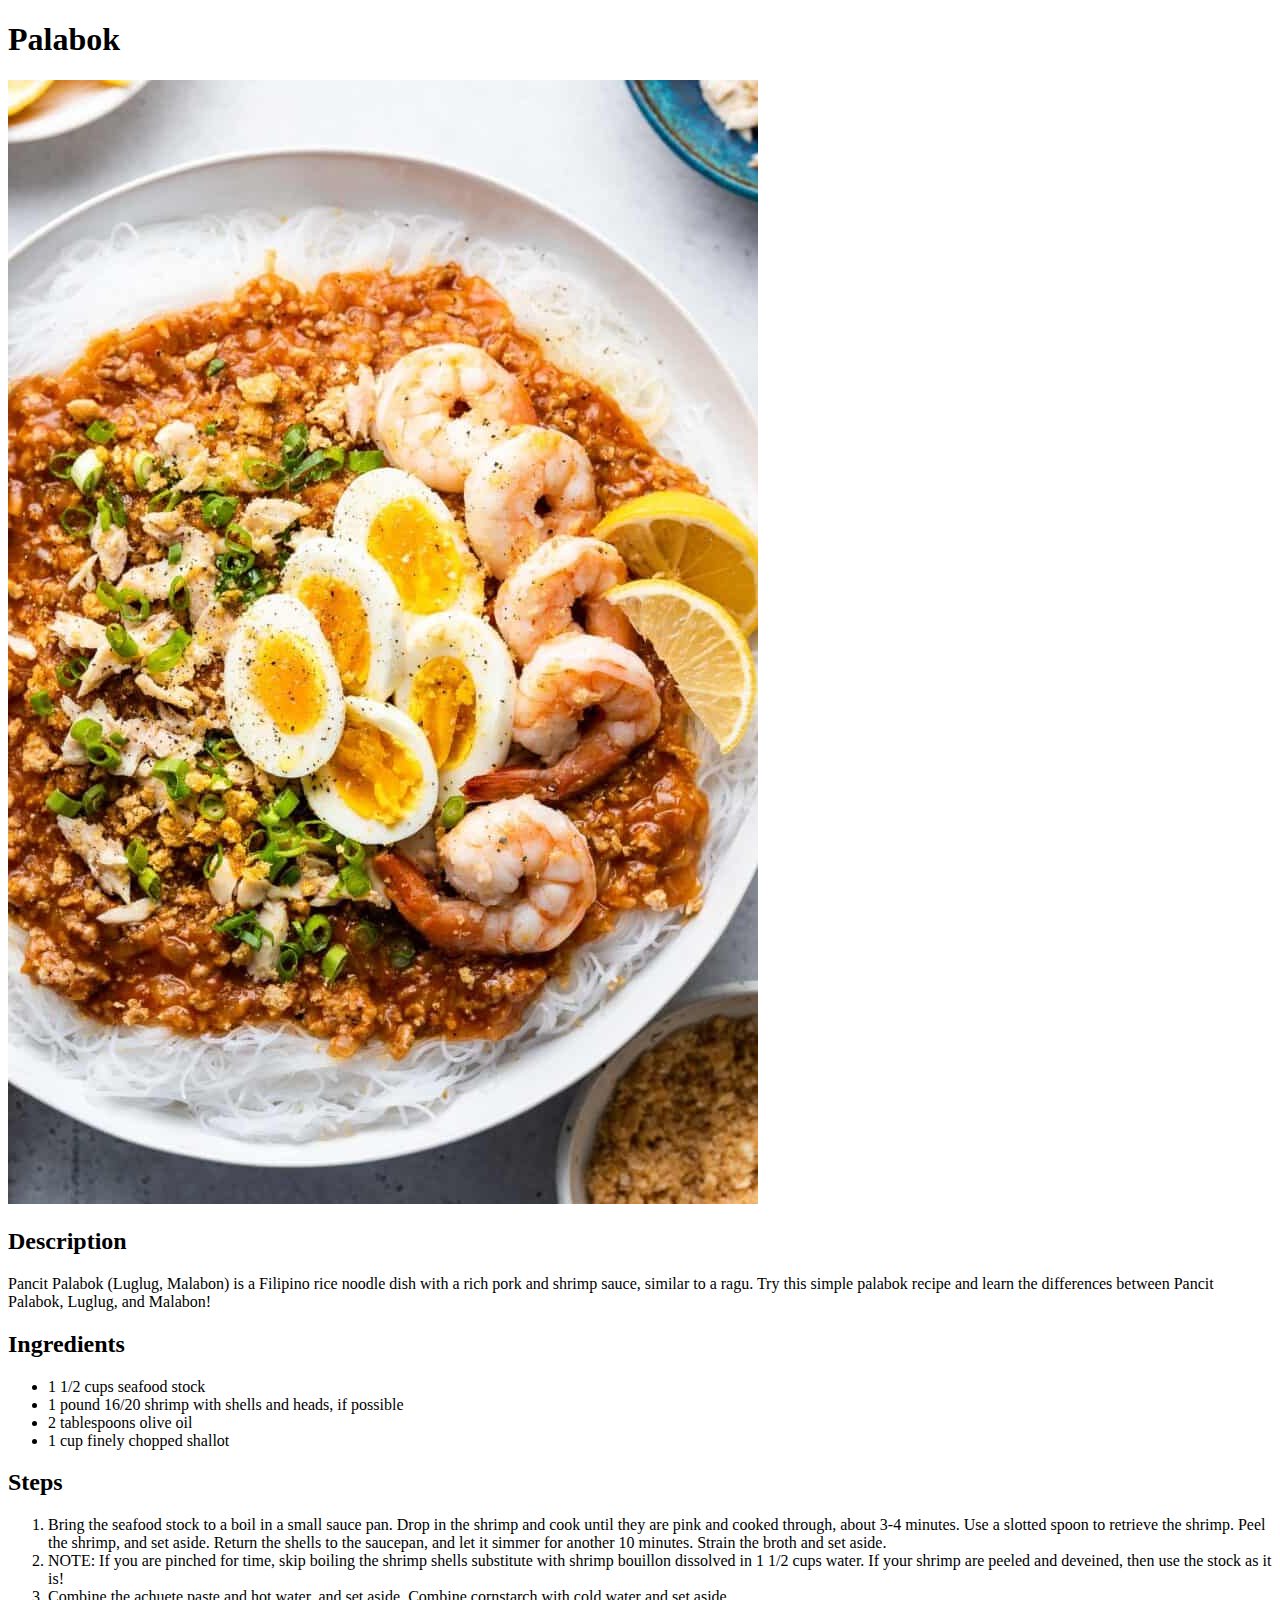
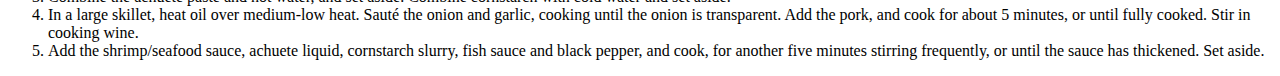
==== recipes/palabok.html @ 671d8604 "Create index.html and add recipes" ====
<!DOCTYPE html>
<html lang="en">
<head>
    <meta charset="UTF-8">
    <meta name="viewport" content="width=device-width, initial-scale=1.0">
    <title>Palabok</title>
</head>
<body>
    <h1>Palabok</h1>
    <img src="../images/palabok.jpg" alt="Filipino sisig">
    <h2>Description</h3>
    <p>Pancit Palabok (Luglug, Malabon) is a Filipino rice noodle dish with a rich pork and shrimp sauce, similar to a ragu. Try this simple palabok recipe and learn the differences between Pancit Palabok, Luglug, and Malabon!</p>
    <h2>Ingredients</h2>
    <ul>
        <li>1 1/2 cups seafood stock</li>
        <li>1 pound 16/20 shrimp with shells and heads, if possible    </li>
        <li>2 tablespoons olive oil</li>
        <li>1 cup finely chopped shallot</li>
    </ul>
    <h2>Steps</h2>
    <ol>
        <li>Bring the seafood stock to a boil in a small sauce pan. Drop in the shrimp and cook until they are pink and cooked through, about 3-4 minutes. Use a slotted spoon to retrieve the shrimp. Peel the shrimp, and set aside. Return the shells to the saucepan, and let it simmer for another 10 minutes. Strain the broth and set aside.</li>
        <li>NOTE: If you are pinched for time, skip boiling the shrimp shells substitute with shrimp bouillon dissolved in 1 1/2 cups water. If your shrimp are peeled and deveined, then use the stock as it is!</li>
        <li>Combine the achuete paste and hot water, and set aside. Combine cornstarch with cold water and set aside.</li>
        <li>In a large skillet, heat oil over medium-low heat. Sauté the onion and garlic, cooking until the onion is transparent. Add the pork, and cook for about 5 minutes, or until fully cooked. Stir in cooking wine.</li>
        <li>Add the shrimp/seafood sauce, achuete liquid, cornstarch slurry, fish sauce and black pepper, and cook, for another five minutes stirring frequently, or until the sauce has thickened. Set aside.</li>
    </ol>
</body>
</html>
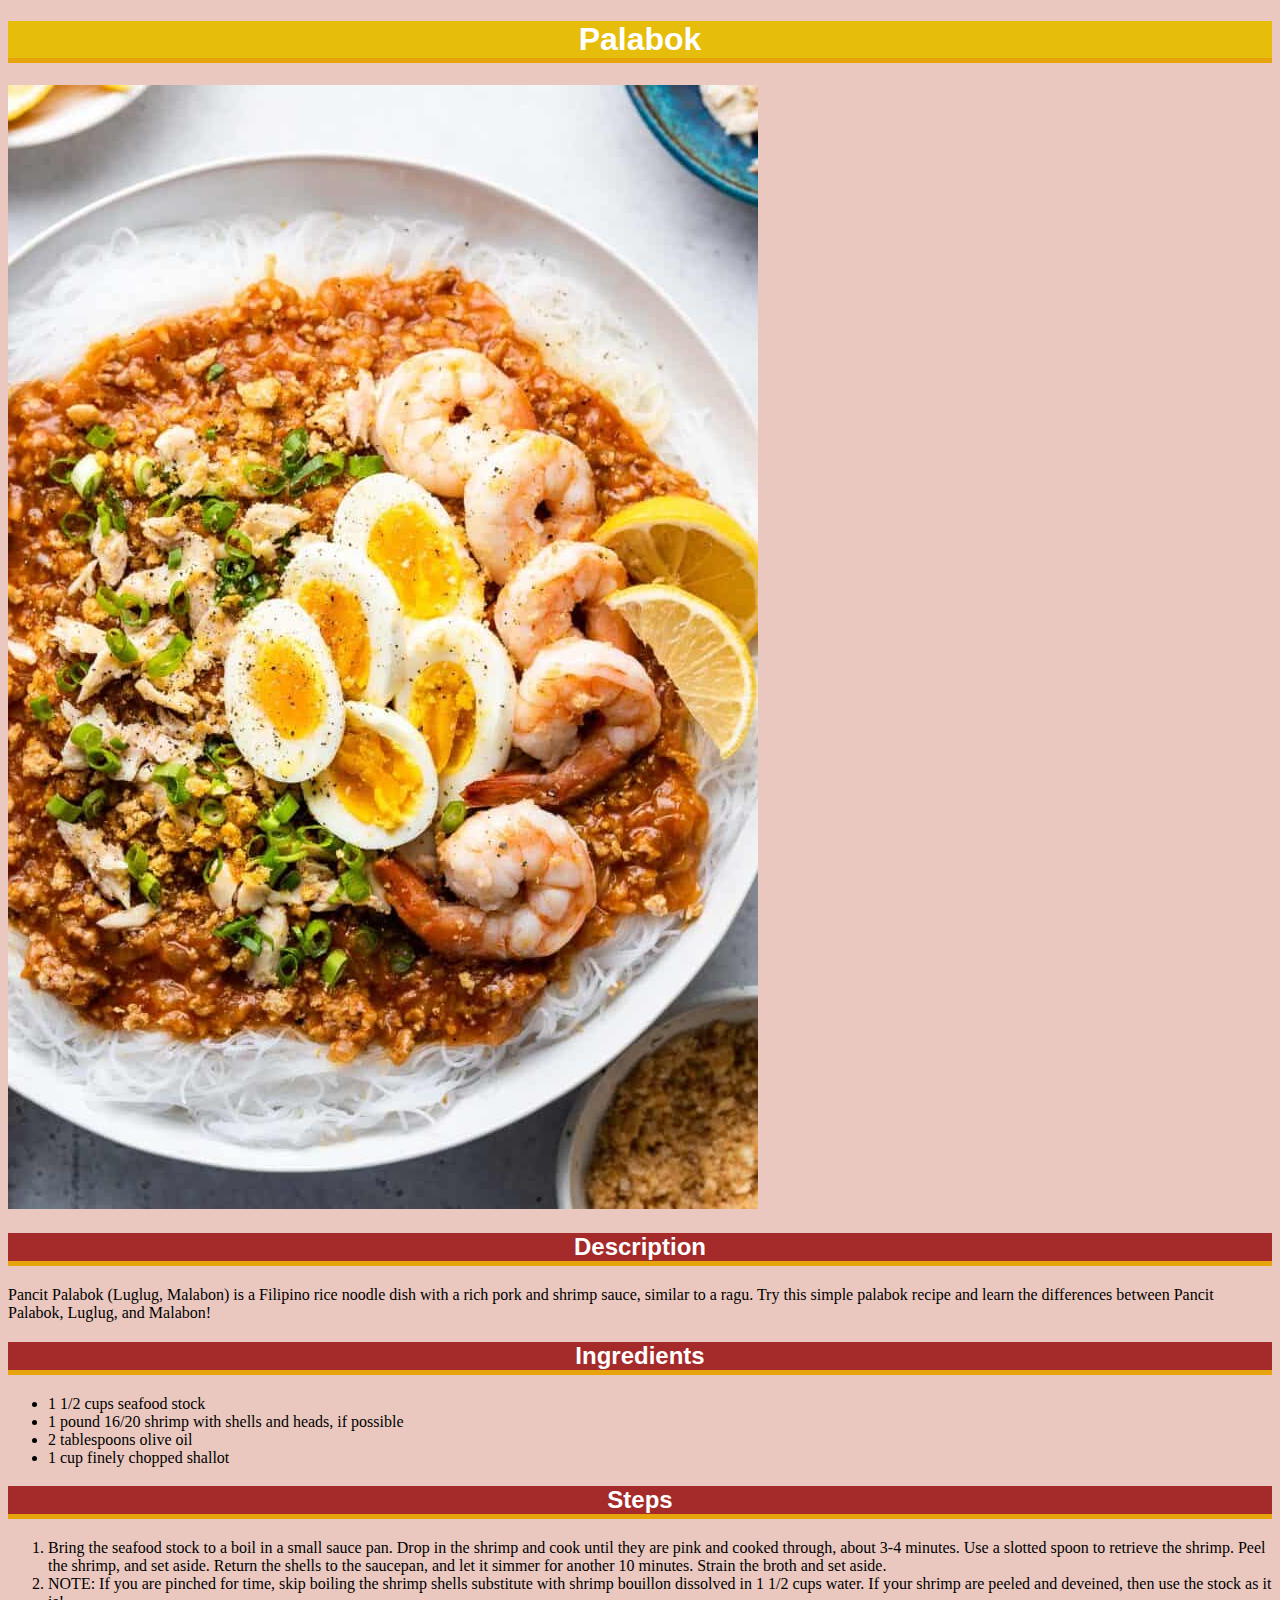
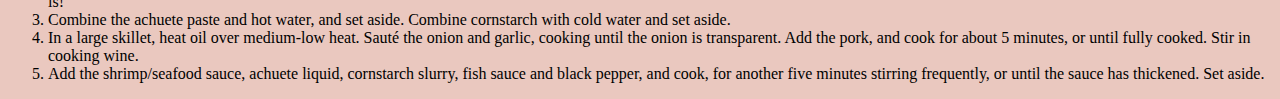
==== commit d52ed2a8: "Add style to recipes" ====
--- a/recipes/palabok.html
+++ b/recipes/palabok.html
@@ -4,6 +4,7 @@
     <meta charset="UTF-8">
     <meta name="viewport" content="width=device-width, initial-scale=1.0">
     <title>Palabok</title>
+    <link rel="stylesheet" href="../style.css">
 </head>
 <body>
     <h1>Palabok</h1>
--- a/style.css
+++ b/style.css
@@ -0,0 +1,17 @@
+body{
+    background-color: #eac8bf;
+}
+h1{
+    color: white;
+    text-align: center;
+    background-color: #e6bd0b;
+    border-bottom: 5px solid #e6A30B;
+    font-family: Impact, Haettenschweiler, 'Arial Narrow Bold', sans-serif;
+}
+h2{
+    color: white;
+    text-align: center;
+    background-color: brown;
+    border-bottom: 5px solid #e6A30B;
+    font-family: Impact, Haettenschweiler, 'Arial Narrow Bold', sans-serif;
+}